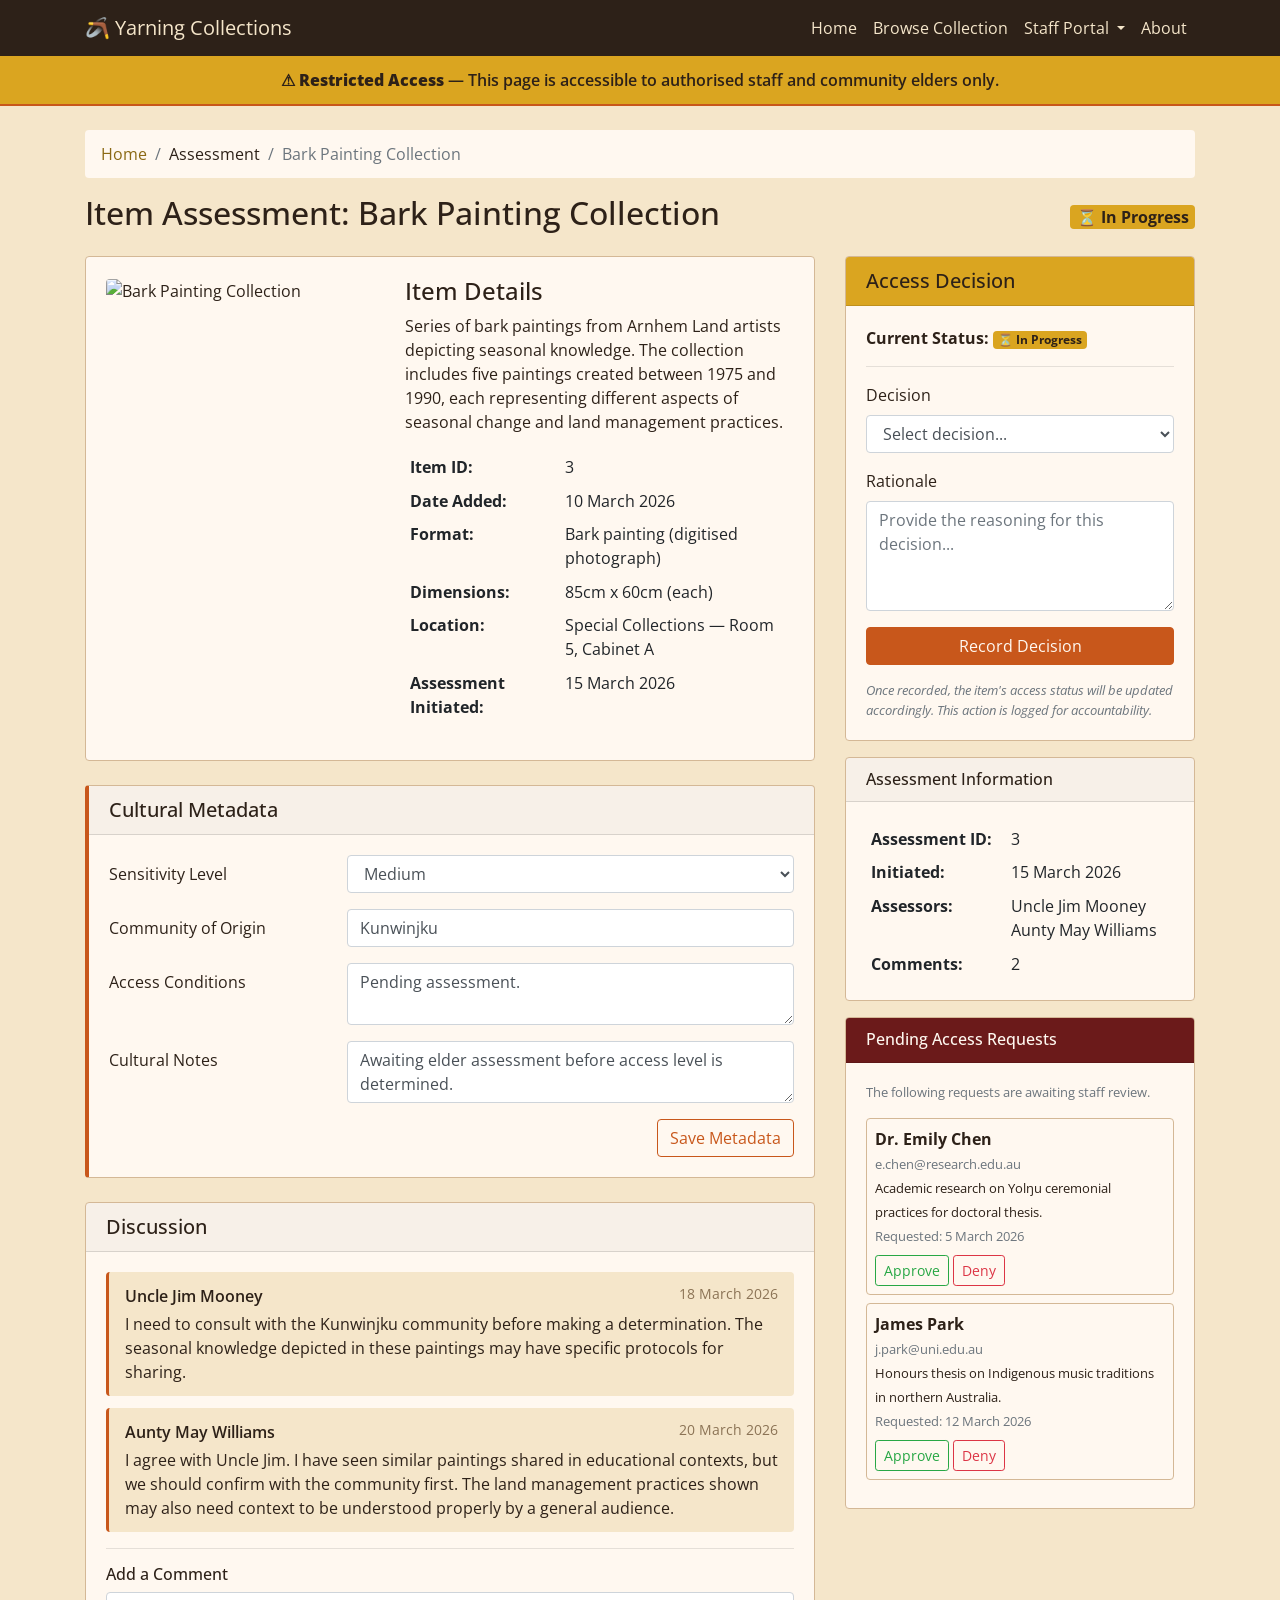
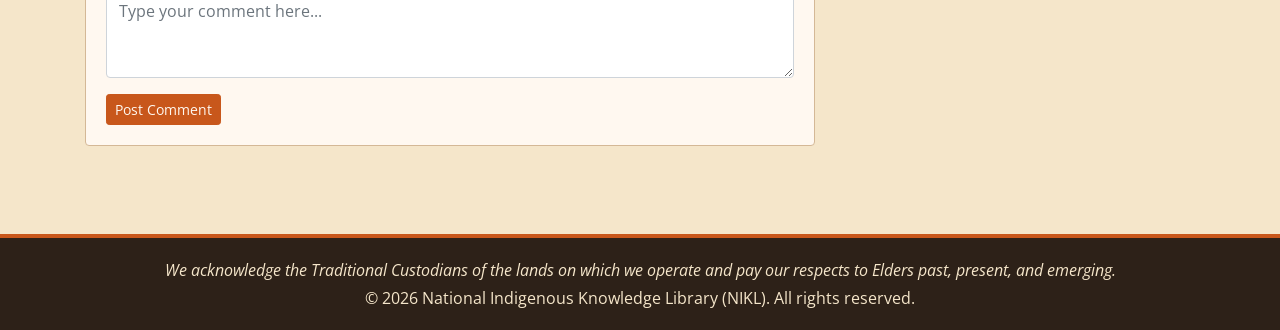
==== project/templates/assessment.html @ fbaa5173 "first commit" ====
<!DOCTYPE html>
<html lang="en">
<head>
  <!-- Required meta tags -->
  <meta charset="utf-8">
  <meta name="viewport" content="width=device-width, initial-scale=1, shrink-to-fit=no">

  <!-- Bootstrap CSS (v4.6) -->
  <link rel="stylesheet" href="https://cdn.jsdelivr.net/npm/bootstrap@4.6.2/dist/css/bootstrap.min.css">

  <!-- Custom CSS -->
  <link rel="stylesheet" href="../static/css/style.css">

  <title>Yarning Collections — Item Assessment</title>
</head>
<body>

  <!-- ===================== NAVIGATION BAR ===================== -->
  <header>
    <nav class="navbar navbar-expand-lg navbar-dark navbar-custom">
      <div class="container">
        <a class="navbar-brand" href="index.html">
          &#x1FA83; Yarning Collections
        </a>
        <button class="navbar-toggler" type="button" data-toggle="collapse" data-target="#mainNav">
          <span class="navbar-toggler-icon"></span>
        </button>
        <div class="collapse navbar-collapse" id="mainNav">
          <ul class="navbar-nav ml-auto">
            <li class="nav-item">
              <a class="nav-link" href="index.html">Home</a>
            </li>
            <li class="nav-item">
              <a class="nav-link" href="index.html#browse">Browse Collection</a>
            </li>
            <li class="nav-item dropdown active">
              <a class="nav-link dropdown-toggle" href="#" id="staffDropdown"
                 data-toggle="dropdown">
                Staff Portal
              </a>
              <div class="dropdown-menu">
                <a class="dropdown-item" href="assessment.html">Item Assessment</a>
                <div class="dropdown-divider"></div>
                <a class="dropdown-item disabled" href="#">
                  Manage Items <span class="staff-label">(Staff Only)</span>
                </a>
                <a class="dropdown-item disabled" href="#">
                  Access Requests <span class="staff-label">(Staff Only)</span>
                </a>
              </div>
            </li>
            <li class="nav-item">
              <a class="nav-link" href="#">About</a>
            </li>
          </ul>
        </div>
      </div>
    </nav>
  </header>

  <!-- ===================== RESTRICTED ACCESS BANNER ===================== -->
  <!-- US-5 AC4: Assessment page is accessible only to authorised users -->
  <div class="restricted-banner">
    &#x26A0; <strong>Restricted Access</strong> &mdash; This page is accessible
    to authorised staff and community elders only.
  </div>

  <!-- ===================== MAIN CONTENT ===================== -->
  <main class="container my-4">

    <!-- Breadcrumb -->
    <nav aria-label="breadcrumb">
      <ol class="breadcrumb">
        <li class="breadcrumb-item"><a href="index.html">Home</a></li>
        <li class="breadcrumb-item">Assessment</li>
        <li class="breadcrumb-item active" aria-current="page">Bark Painting Collection</li>
      </ol>
    </nav>

    <!-- Page heading with assessment status -->
    <div class="d-flex justify-content-between align-items-center mb-3">
      <h2>Item Assessment: Bark Painting Collection</h2>
      <span class="badge badge-pending" style="font-size: 1rem;">&#x23F3; In Progress</span>
    </div>

    <div class="row">

      <!-- ============= LEFT COLUMN: Item Details + Metadata + Discussion ============= -->
      <section class="col-md-8 mb-4">

        <!-- Item details card -->
        <div class="card mb-4">
          <div class="card-body">
            <div class="row">
              <div class="col-md-5">
                <img src="#"
                     class="img-fluid rounded" alt="Bark Painting Collection">
              </div>
              <div class="col-md-7">
                <h4>Item Details</h4>
                <p>
                  Series of bark paintings from Arnhem Land artists depicting
                  seasonal knowledge. The collection includes five paintings
                  created between 1975 and 1990, each representing different
                  aspects of seasonal change and land management practices.
                </p>
                <!-- Maps to Item table columns -->
                <table class="table table-sm table-borderless">
                  <tr>
                    <th>Item ID:</th>
                    <td>3</td>
                  </tr>
                  <tr>
                    <th>Date Added:</th>
                    <td>10 March 2026</td>
                  </tr>
                  <tr>
                    <th>Format:</th>
                    <td>Bark painting (digitised photograph)</td>
                  </tr>
                  <tr>
                    <th>Dimensions:</th>
                    <td>85cm x 60cm (each)</td>
                  </tr>
                  <tr>
                    <th>Location:</th>
                    <td>Special Collections &mdash; Room 5, Cabinet A</td>
                  </tr>
                  <tr>
                    <th>Assessment Initiated:</th>
                    <td>15 March 2026</td>
                  </tr>
                </table>
              </div>
            </div>
          </div>
        </div>

        <!-- ============= CULTURAL METADATA (Editable) ============= -->
        <!-- US-5 AC3: Elder can suggest updates to cultural metadata -->
        <div class="card metadata-card mb-4">
          <div class="card-header">
            <h5 class="mb-0">Cultural Metadata</h5>
          </div>
          <div class="card-body">
            <form>
              <div class="form-group row">
                <label for="sensitivity" class="col-sm-4 col-form-label">
                  Sensitivity Level
                </label>
                <div class="col-sm-8">
                  <select class="form-control" id="sensitivity">
                    <option>Low</option>
                    <option selected>Medium</option>
                    <option>High</option>
                  </select>
                </div>
              </div>
              <div class="form-group row">
                <label for="community" class="col-sm-4 col-form-label">
                  Community of Origin
                </label>
                <div class="col-sm-8">
                  <input type="text" class="form-control" id="community"
                         value="Kunwinjku">
                </div>
              </div>
              <div class="form-group row">
                <label for="conditions" class="col-sm-4 col-form-label">
                  Access Conditions
                </label>
                <div class="col-sm-8">
                  <textarea class="form-control" id="conditions"
                            rows="2">Pending assessment.</textarea>
                </div>
              </div>
              <div class="form-group row">
                <label for="notes" class="col-sm-4 col-form-label">
                  Cultural Notes
                </label>
                <div class="col-sm-8">
                  <textarea class="form-control" id="notes"
                            rows="2">Awaiting elder assessment before access level is determined.</textarea>
                </div>
              </div>
              <div class="text-right">
                <button type="submit" class="btn btn-outline-ochre">
                  Save Metadata
                </button>
              </div>
            </form>
          </div>
        </div>

        <!-- ============= DISCUSSION SECTION ============= -->
        <!-- US-5 AC2: Elder can participate in a discussion by adding comments -->
        <div class="card mb-4">
          <div class="card-header">
            <h5 class="mb-0">Discussion</h5>
          </div>
          <div class="card-body">

            <!-- Existing comment 1 — maps to Discussion table row -->
            <div class="comment-box">
              <div class="d-flex justify-content-between">
                <span class="comment-author">Uncle Jim Mooney</span>
                <span class="comment-date">18 March 2026</span>
              </div>
              <p class="mb-0 mt-1">
                I need to consult with the Kunwinjku community before making a
                determination. The seasonal knowledge depicted in these paintings
                may have specific protocols for sharing.
              </p>
            </div>

            <!-- Existing comment 2 — maps to Discussion table row -->
            <div class="comment-box">
              <div class="d-flex justify-content-between">
                <span class="comment-author">Aunty May Williams</span>
                <span class="comment-date">20 March 2026</span>
              </div>
              <p class="mb-0 mt-1">
                I agree with Uncle Jim. I have seen similar paintings shared in
                educational contexts, but we should confirm with the community
                first. The land management practices shown may also need context
                to be understood properly by a general audience.
              </p>
            </div>

            <!-- Add new comment form -->
            <hr>
            <h6>Add a Comment</h6>
            <form>
              <div class="form-group">
                <textarea class="form-control" rows="3"
                          placeholder="Type your comment here..."></textarea>
              </div>
              <button type="submit" class="btn btn-primary btn-sm">
                Post Comment
              </button>
            </form>
          </div>
        </div>

      </section>

      <!-- ============= RIGHT COLUMN: Decision + Info + Access Requests ============= -->
      <aside class="col-md-4 mb-4">

        <!-- ============= DECISION CARD (US-6) ============= -->
        <!-- US-6: Record a final access decision for an assessed item -->
        <div class="card mb-3">
          <div class="card-header" style="background-color: #DAA520; color: #2D2118;">
            <h5 class="mb-0">Access Decision</h5>
          </div>
          <div class="card-body">

            <!-- Current status -->
            <p>
              <strong>Current Status:</strong>
              <span class="badge badge-pending">&#x23F3; In Progress</span>
            </p>

            <hr>

            <!-- US-6 AC1: Record "approved" or "restricted" with rationale -->
            <form>
              <div class="form-group">
                <label for="decision">Decision</label>
                <select class="form-control" id="decision">
                  <option selected disabled>Select decision...</option>
                  <option>Approved</option>
                  <option>Restricted</option>
                </select>
              </div>
              <div class="form-group">
                <label for="rationale">Rationale</label>
                <textarea class="form-control" id="rationale" rows="4"
                          placeholder="Provide the reasoning for this decision..."></textarea>
              </div>
              <button type="submit" class="btn btn-primary btn-block">
                Record Decision
              </button>
            </form>

            <!-- US-6 AC3, AC4: Status updated and record maintained -->
            <p class="small text-muted mt-3 mb-0">
              <em>Once recorded, the item's access status will be updated
              accordingly. This action is logged for accountability.</em>
            </p>
          </div>
        </div>

        <!-- ============= ASSESSMENT INFO CARD ============= -->
        <div class="card mb-3">
          <div class="card-header">
            <h6 class="mb-0">Assessment Information</h6>
          </div>
          <div class="card-body">
            <!-- Maps to Assessment table -->
            <table class="table table-sm table-borderless mb-0">
              <tr>
                <th>Assessment ID:</th>
                <td>3</td>
              </tr>
              <tr>
                <th>Initiated:</th>
                <td>15 March 2026</td>
              </tr>
              <tr>
                <th>Assessors:</th>
                <td>Uncle Jim Mooney<br>Aunty May Williams</td>
              </tr>
              <tr>
                <th>Comments:</th>
                <td>2</td>
              </tr>
            </table>
          </div>
        </div>

        <!-- ============= PENDING ACCESS REQUESTS (US-7) ============= -->
        <!-- US-7: Staff can review access requests from visitors -->
        <div class="card mb-3">
          <div class="card-header" style="background-color: #6B1A1A; color: #FFF8F0;">
            <h6 class="mb-0">Pending Access Requests</h6>
          </div>
          <div class="card-body">
            <p class="small text-muted">
              The following requests are awaiting staff review.
            </p>

            <!-- Request 1 — maps to AccessRequest table row -->
            <div class="card mb-2">
              <div class="card-body p-2">
                <strong>Dr. Emily Chen</strong><br>
                <small class="text-muted">e.chen@research.edu.au</small><br>
                <small>Academic research on Yol&#x014B;u ceremonial practices
                for doctoral thesis.</small><br>
                <small class="text-muted">Requested: 5 March 2026</small>
                <div class="mt-2">
                  <!-- US-7 AC3: Staff can approve or deny -->
                  <button class="btn btn-sm btn-outline-success">Approve</button>
                  <button class="btn btn-sm btn-outline-danger">Deny</button>
                </div>
              </div>
            </div>

            <!-- Request 2 — maps to AccessRequest table row -->
            <div class="card mb-2">
              <div class="card-body p-2">
                <strong>James Park</strong><br>
                <small class="text-muted">j.park@uni.edu.au</small><br>
                <small>Honours thesis on Indigenous music traditions in
                northern Australia.</small><br>
                <small class="text-muted">Requested: 12 March 2026</small>
                <div class="mt-2">
                  <button class="btn btn-sm btn-outline-success">Approve</button>
                  <button class="btn btn-sm btn-outline-danger">Deny</button>
                </div>
              </div>
            </div>

          </div>
        </div>

      </aside>

    </div>
  </main>

  <!-- ===================== FOOTER ===================== -->
  <footer class="text-center">
    <div class="container">
      <p class="mb-1">
        <em>We acknowledge the Traditional Custodians of the lands on which we
        operate and pay our respects to Elders past, present, and emerging.</em>
      </p>
      <p class="mb-0">&copy; 2026 National Indigenous Knowledge Library (NIKL). All rights reserved.</p>
    </div>
  </footer>

  <!-- jQuery, Popper.js, Bootstrap JS -->
  <script src="https://code.jquery.com/jquery-3.5.1.slim.min.js"></script>
  <script src="https://cdn.jsdelivr.net/npm/popper.js@1.16.1/dist/umd/popper.min.js"></script>
  <script src="https://cdn.jsdelivr.net/npm/bootstrap@4.6.2/dist/js/bootstrap.min.js"></script>

</body>
</html>
---- project/static/css/style.css ----
/* ============================================
   Yarning Collections Platform — Custom Styles
   IFQ582 Assignment 1 Part B
   
   Aboriginal-inspired colour palette:
   - Deep ochre:      #C8571B (accent, buttons)
   - Dark earth:      #2D2118 (navbar, footer, headings)
   - Rich maroon:     #6B1A1A (restricted)
   - Sand/cream:      #F5E6CA (body background)
   - Warm gold:       #DAA520 (pending, warnings)
   - Olive green:     #4A6741 (approved, success)
   - Off-white:       #FFF8F0 (card backgrounds)
   - Soft brown:      #8B6914 (links)
   ============================================ */

/* -- Google Font -- */
@import url('https://fonts.googleapis.com/css2?family=Open+Sans:wght@400;600;700&display=swap');

/* -- General body styles -- */
body {
  font-family: 'Open Sans', sans-serif;
  background-color: #F5E6CA;
  color: #2D2118;
}

/* -- Navbar customisation -- */
.navbar-custom {
  background-color: #2D2118;
}

.navbar-custom .navbar-brand,
.navbar-custom .nav-link {
  color: #F5E6CA !important;
}

.navbar-custom .nav-link:hover {
  color: #C8571B !important;
}

.navbar-custom .dropdown-menu {
  background-color: #2D2118;
  border: 1px solid #C8571B;
}

.navbar-custom .dropdown-item {
  color: #F5E6CA;
}

.navbar-custom .dropdown-item:hover {
  background-color: #C8571B;
  color: #FFF8F0;
}

.navbar-custom .dropdown-item.disabled {
  color: #8B7355;
}

/* -- Heading colours -- */
h1, h2, h3, h4, h5 {
  color: #2D2118;
}

/* -- Jumbotron / hero section -- */
.hero-section {
  background-color: #2D2118;
  color: #F5E6CA;
  padding: 60px 20px;
  border-radius: 0;
  margin-bottom: 30px;
  border-bottom: 4px solid #C8571B;
}

.hero-section h1 {
  color: #C8571B;
}

.hero-section p {
  color: #F5E6CA;
  font-size: 1.1rem;
}

.hero-section .lead {
  color: #FFF8F0;
}

/* -- Card styles -- */
.card {
  background-color: #FFF8F0;
  transition: transform 0.2s ease, box-shadow 0.2s ease;
  border: 1px solid #D4B896;
}

.card:hover {
  transform: translateY(-4px);
  box-shadow: 0 6px 16px rgba(45, 33, 24, 0.15);
}

/* -- Access status badges -- */
.badge-approved {
  background-color: #4A6741;
  color: #fff;
}

.badge-restricted {
  background-color: #6B1A1A;
  color: #fff;
}

.badge-pending {
  background-color: #DAA520;
  color: #2D2118;
}

/* -- Restricted access banner -- */
.restricted-banner {
  background-color: #DAA520;
  border-bottom: 2px solid #C8571B;
  color: #2D2118;
  padding: 12px 20px;
  text-align: center;
  font-weight: 600;
}

/* -- Cultural metadata section -- */
.metadata-card {
  background-color: #FFF8F0;
  border-left: 4px solid #C8571B;
}

/* -- Discussion comments -- */
.comment-box {
  background-color: #F5E6CA;
  border-left: 3px solid #C8571B;
  padding: 12px 16px;
  margin-bottom: 12px;
  border-radius: 4px;
}

.comment-box .comment-author {
  font-weight: 600;
  color: #2D2118;
}

.comment-box .comment-date {
  font-size: 0.85rem;
  color: #8B7355;
}

/* -- Search and filter section -- */
.search-section {
  background-color: #FFF8F0;
  padding: 20px;
  border-radius: 4px;
  border: 1px solid #D4B896;
  margin-bottom: 25px;
}

/* -- Footer -- */
footer {
  background-color: #2D2118;
  color: #F5E6CA;
  padding: 20px 0;
  margin-top: 40px;
  border-top: 4px solid #C8571B;
}

footer a {
  color: #C8571B;
}

/* -- Primary button (ochre) -- */
.btn-primary {
  background-color: #C8571B;
  border-color: #C8571B;
  color: #FFF8F0;
}

.btn-primary:hover {
  background-color: #A6481A;
  border-color: #A6481A;
}

/* -- Outline buttons -- */
.btn-outline-ochre {
  color: #C8571B;
  border-color: #C8571B;
}

.btn-outline-ochre:hover {
  background-color: #C8571B;
  color: #FFF8F0;
}

/* -- Links -- */
a {
  color: #8B6914;
}

a:hover {
  color: #C8571B;
}

/* -- Breadcrumb -- */
.breadcrumb {
  background-color: #FFF8F0;
}

/* -- Staff-only label -- */
.staff-label {
  font-size: 0.7rem;
  color: #DAA520;
  font-style: italic;
}
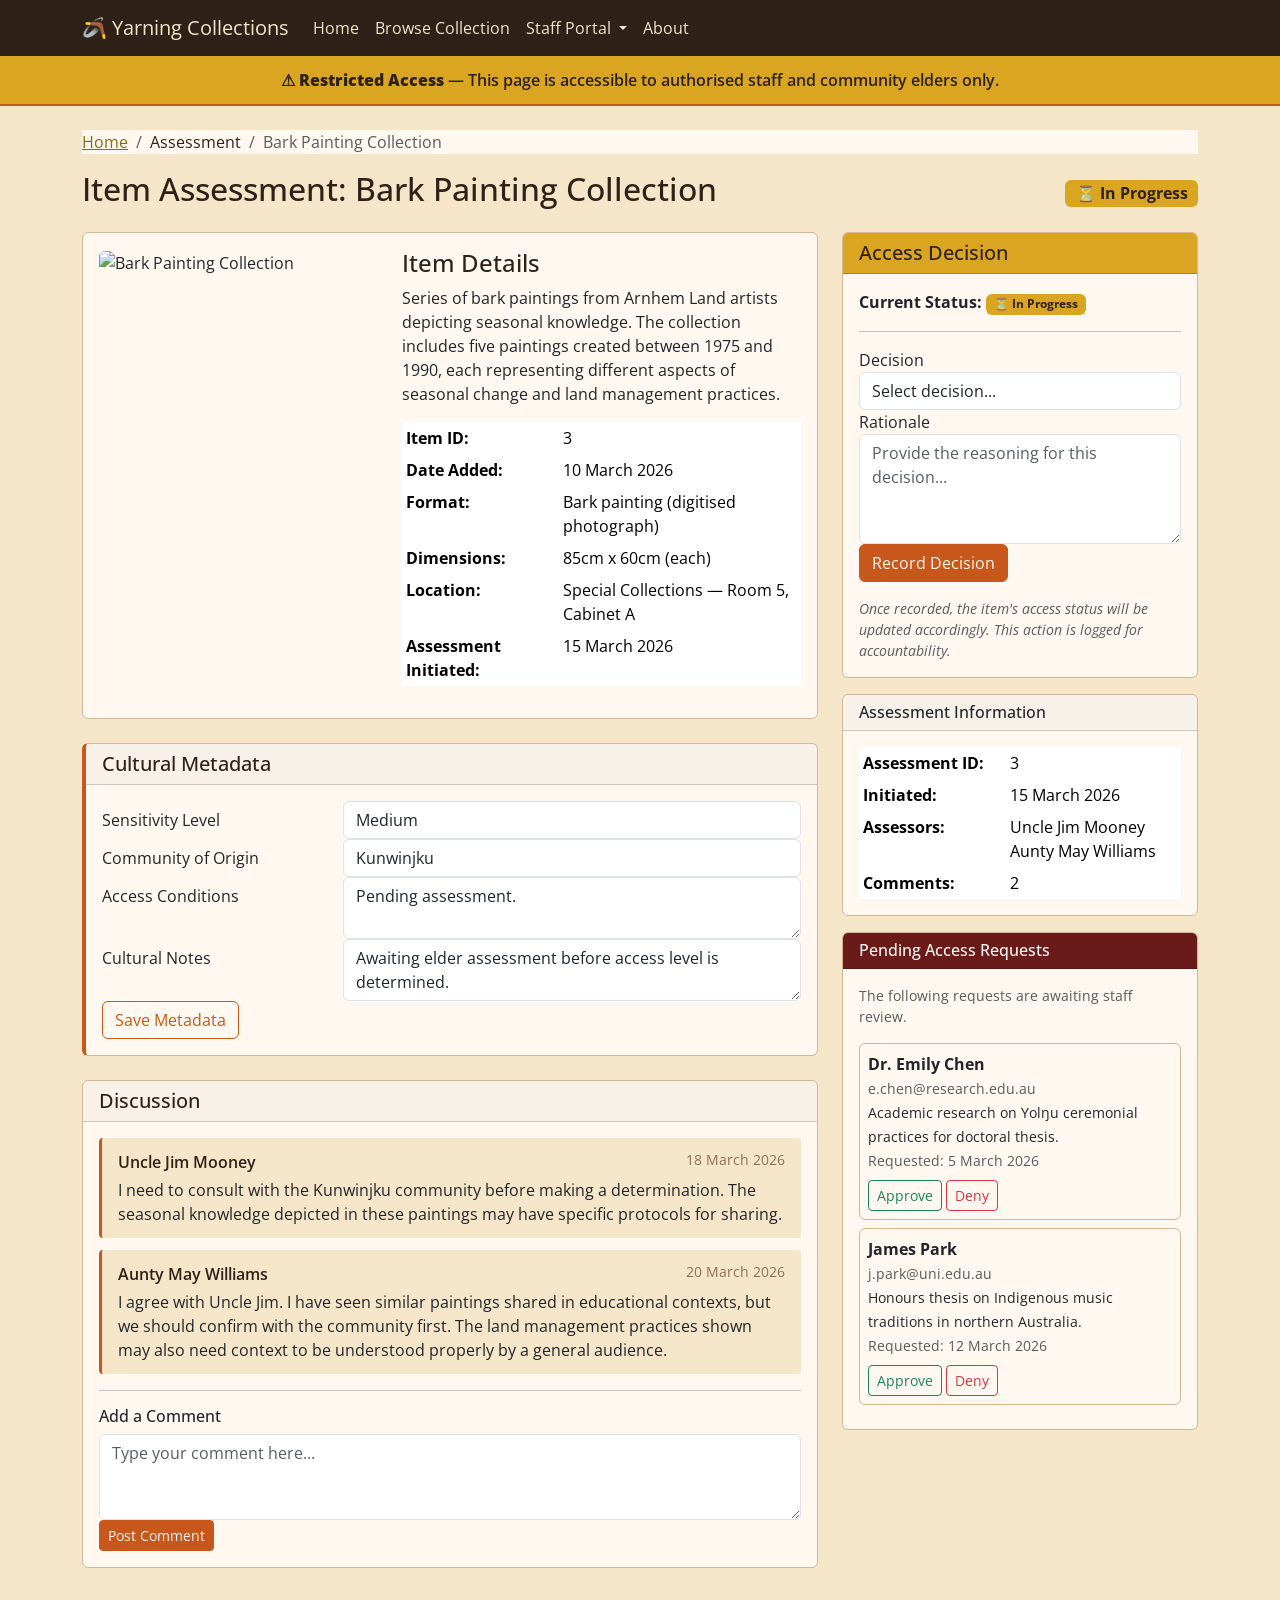
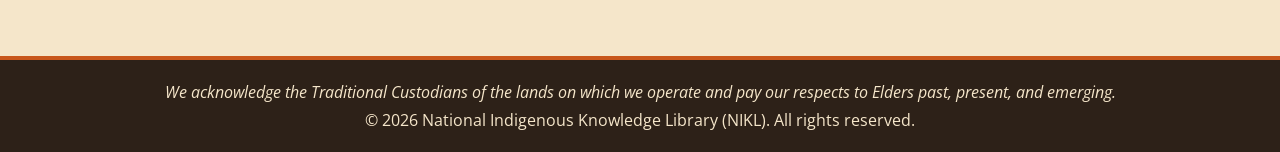
==== commit 7f4f3902: "lots of fixes implementing the DB" ====
--- a/project/templates/assessment.html
+++ b/project/templates/assessment.html
@@ -5,8 +5,8 @@
   <meta charset="utf-8">
   <meta name="viewport" content="width=device-width, initial-scale=1, shrink-to-fit=no">
 
-  <!-- Bootstrap CSS (v4.6) -->
-  <link rel="stylesheet" href="https://cdn.jsdelivr.net/npm/bootstrap@4.6.2/dist/css/bootstrap.min.css">
+  <!-- Bootstrap CSS (v5.3.8) -->
+  <link href="https://cdn.jsdelivr.net/npm/bootstrap@5.3.8/dist/css/bootstrap.min.css" rel="stylesheet" integrity="sha384-sRIl4kxILFvY47J16cr9ZwB07vP4J8+LH7qKQnuqkuIAvNWLzeN8tE5YBujZqJLB" crossorigin="anonymous">
 
   <!-- Custom CSS -->
   <link rel="stylesheet" href="../static/css/style.css">
@@ -380,10 +380,8 @@
     </div>
   </footer>
 
-  <!-- jQuery, Popper.js, Bootstrap JS -->
-  <script src="https://code.jquery.com/jquery-3.5.1.slim.min.js"></script>
-  <script src="https://cdn.jsdelivr.net/npm/popper.js@1.16.1/dist/umd/popper.min.js"></script>
-  <script src="https://cdn.jsdelivr.net/npm/bootstrap@4.6.2/dist/js/bootstrap.min.js"></script>
+  <!-- Bootstrap JS -->
+    <script src="https://cdn.jsdelivr.net/npm/bootstrap@5.3.8/dist/js/bootstrap.bundle.min.js" integrity="sha384-FKyoEForCGlyvwx9Hj09JcYn3nv7wiPVlz7YYwJrWVcXK/BmnVDxM+D2scQbITxI" crossorigin="anonymous"></script>
 
 </body>
 </html>
